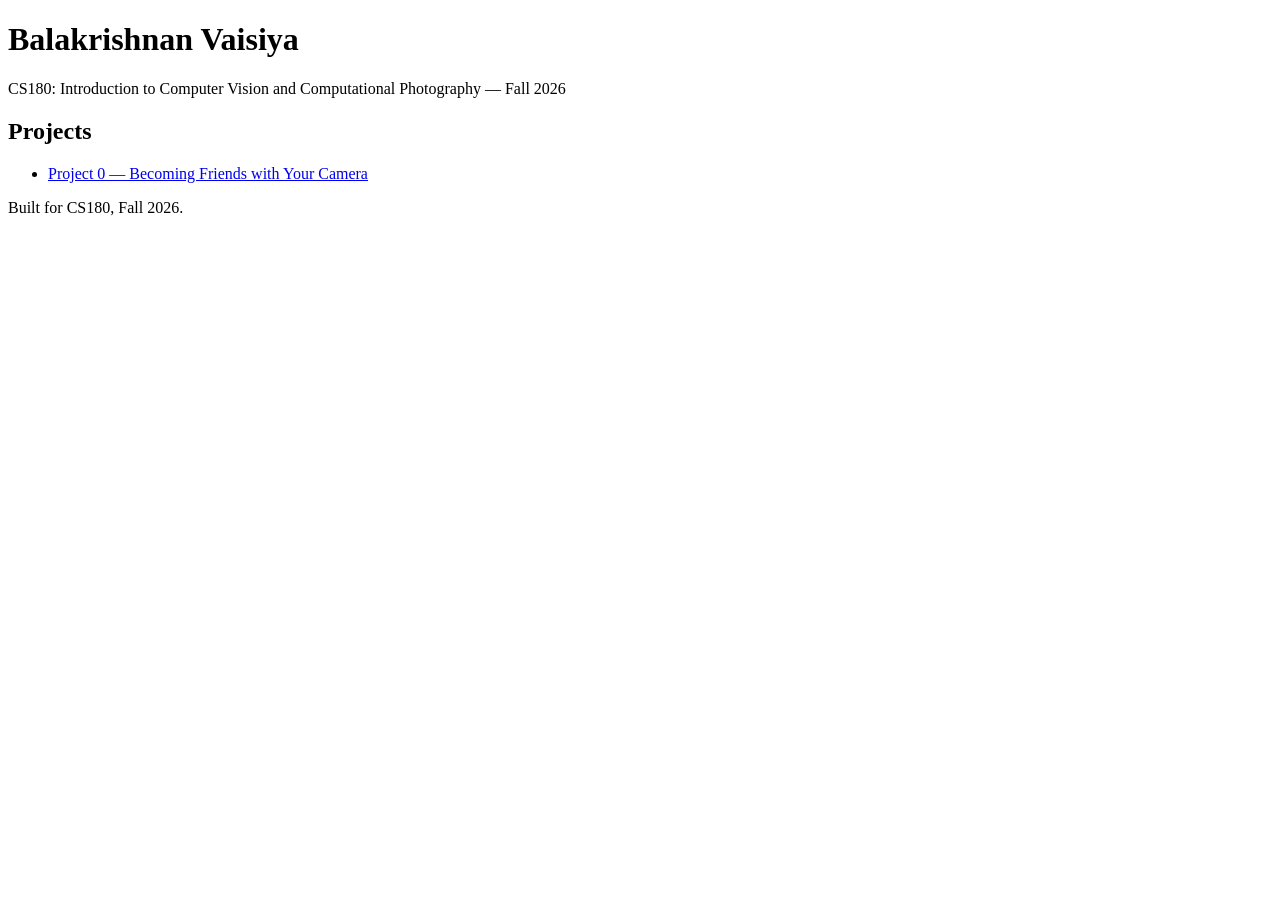
==== index.html @ f4f0190c "add index" ====
<!DOCTYPE html>
<html lang="en">
<head>
<meta charset="UTF-8">
<meta name="viewport" content="width=device-width, initial-scale=1">
<title>CS180 — Balakrishnan Vaisiya</title>
<link rel="stylesheet" href="style.css">
</head>
<body>

<h1>Balakrishnan Vaisiya</h1>
<p class="subtitle">CS180: Introduction to Computer Vision and Computational Photography &mdash; Fall 2026</p>

<h2>Projects</h2>
<ul class="project-list">
  <li><a href="./0/index.html">Project 0 &mdash; Becoming Friends with Your Camera</a></li>
</ul>

<footer>
  Built for CS180, Fall 2026.
</footer>

</body>
</html>
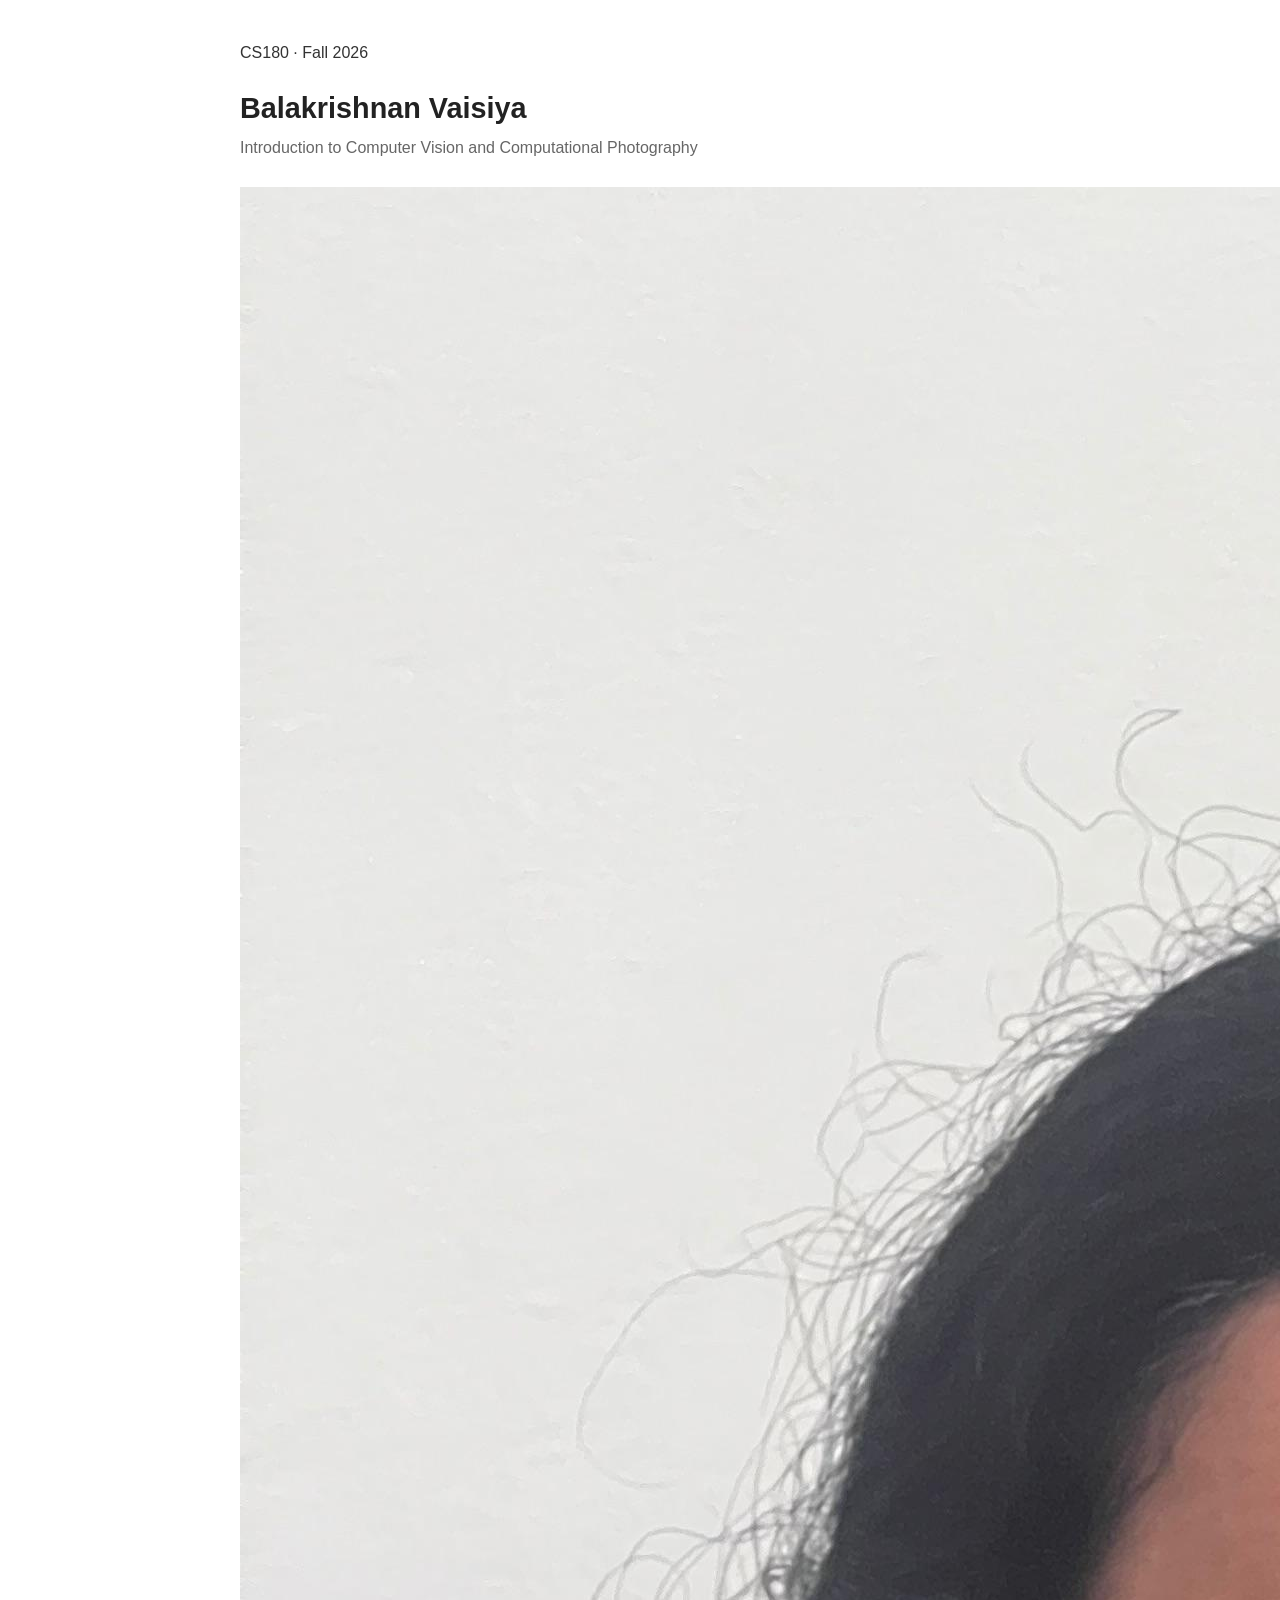
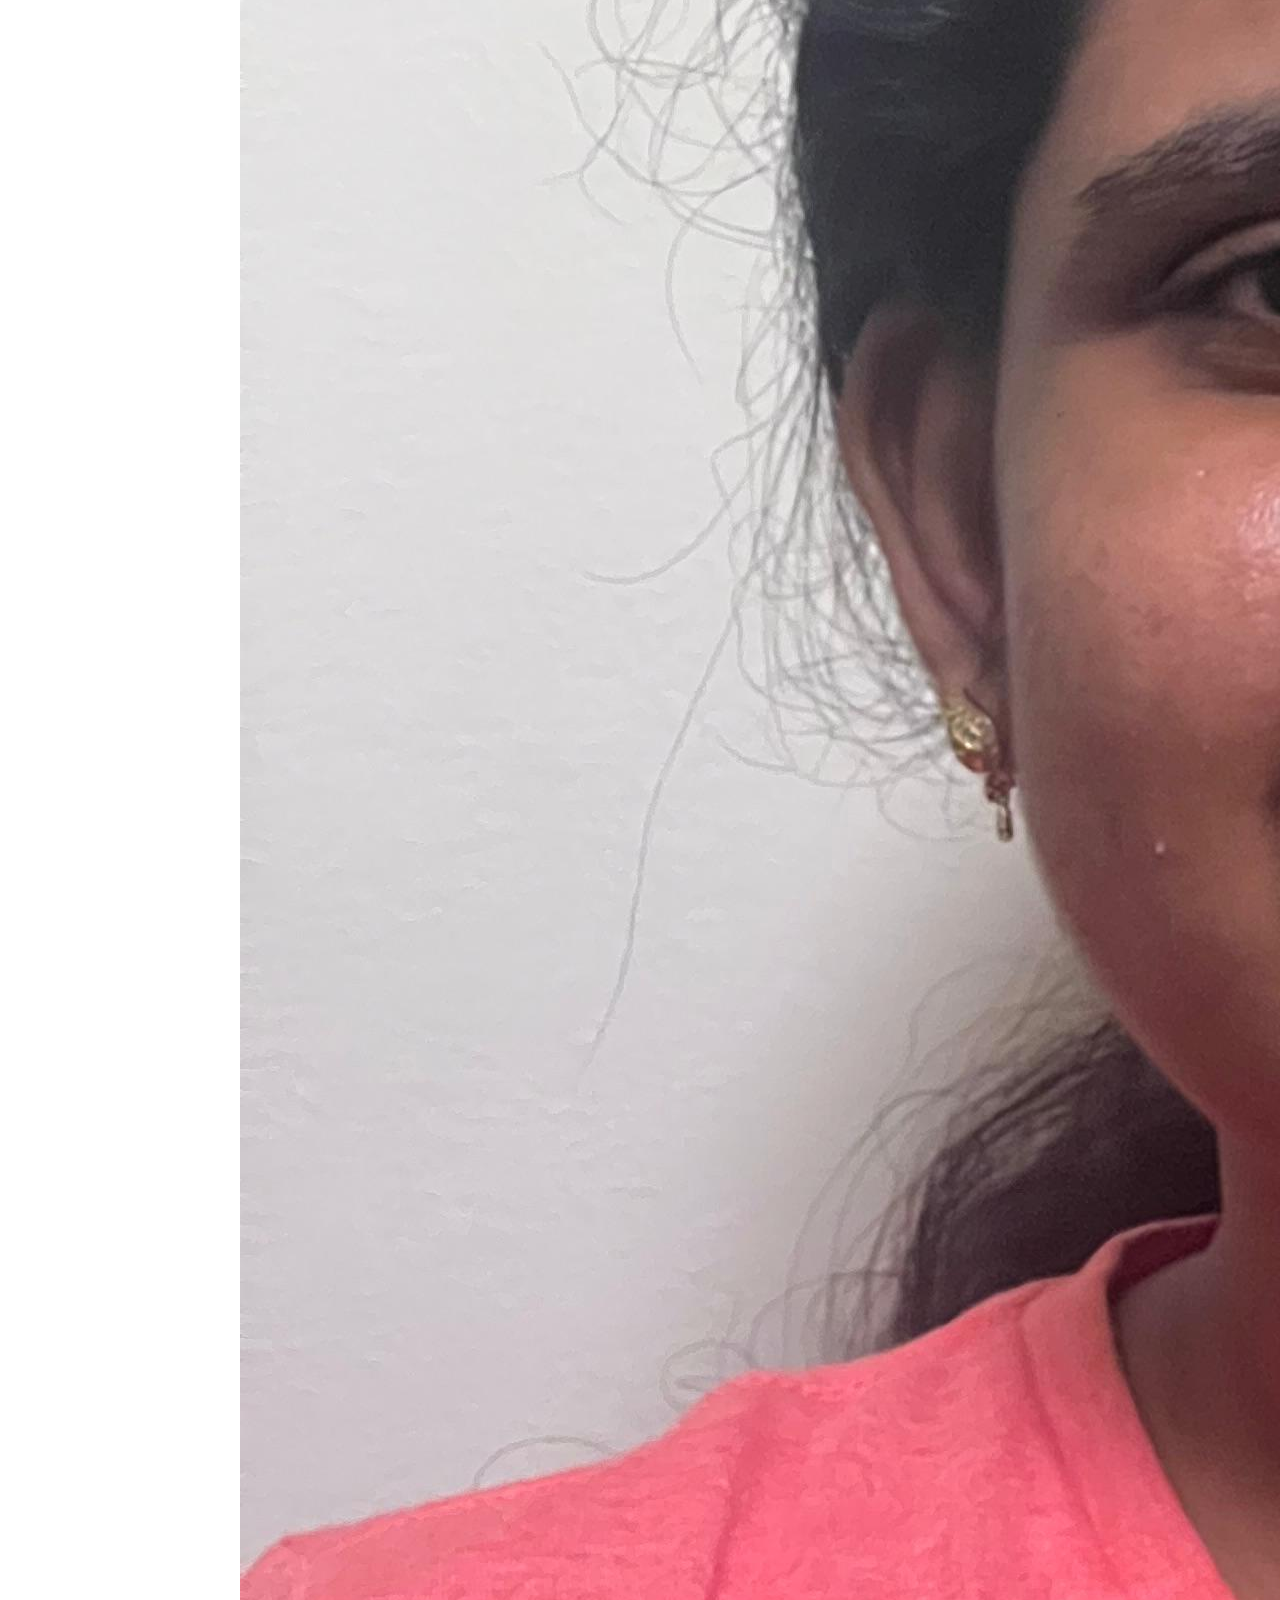
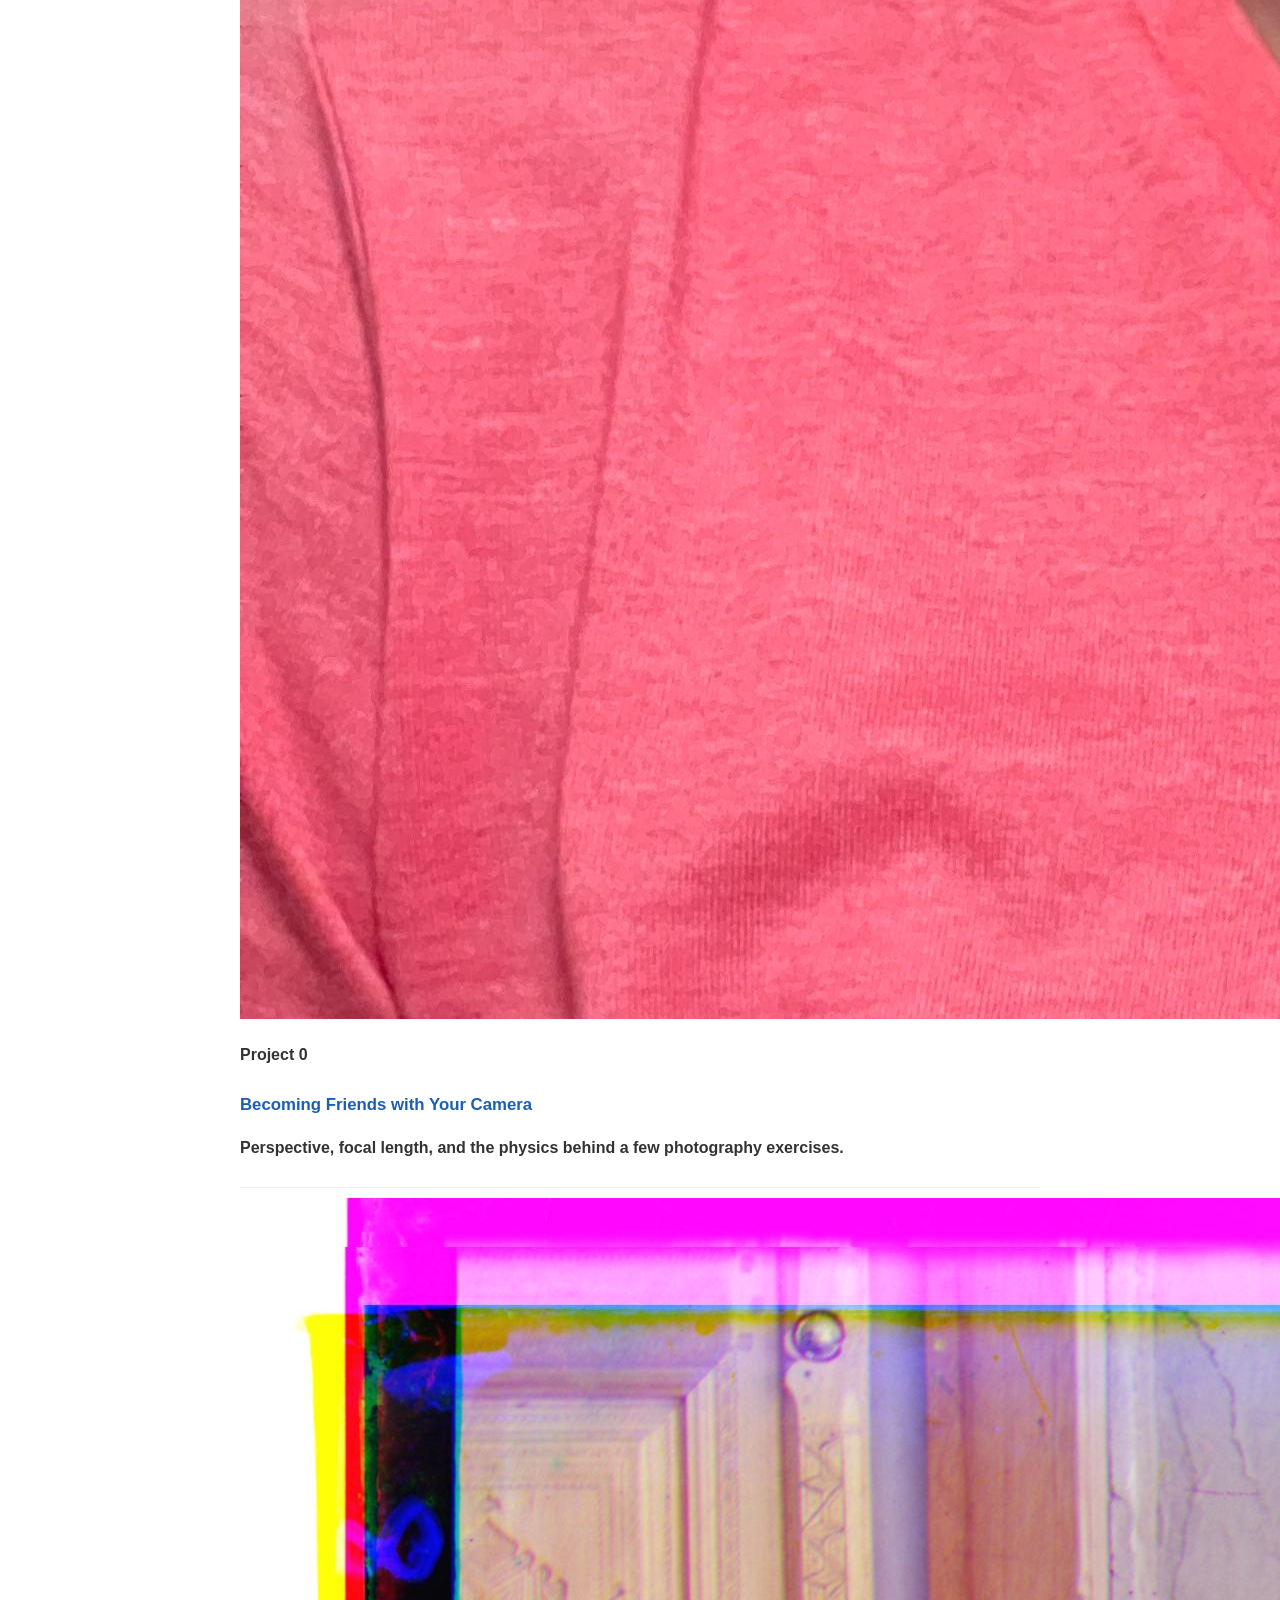
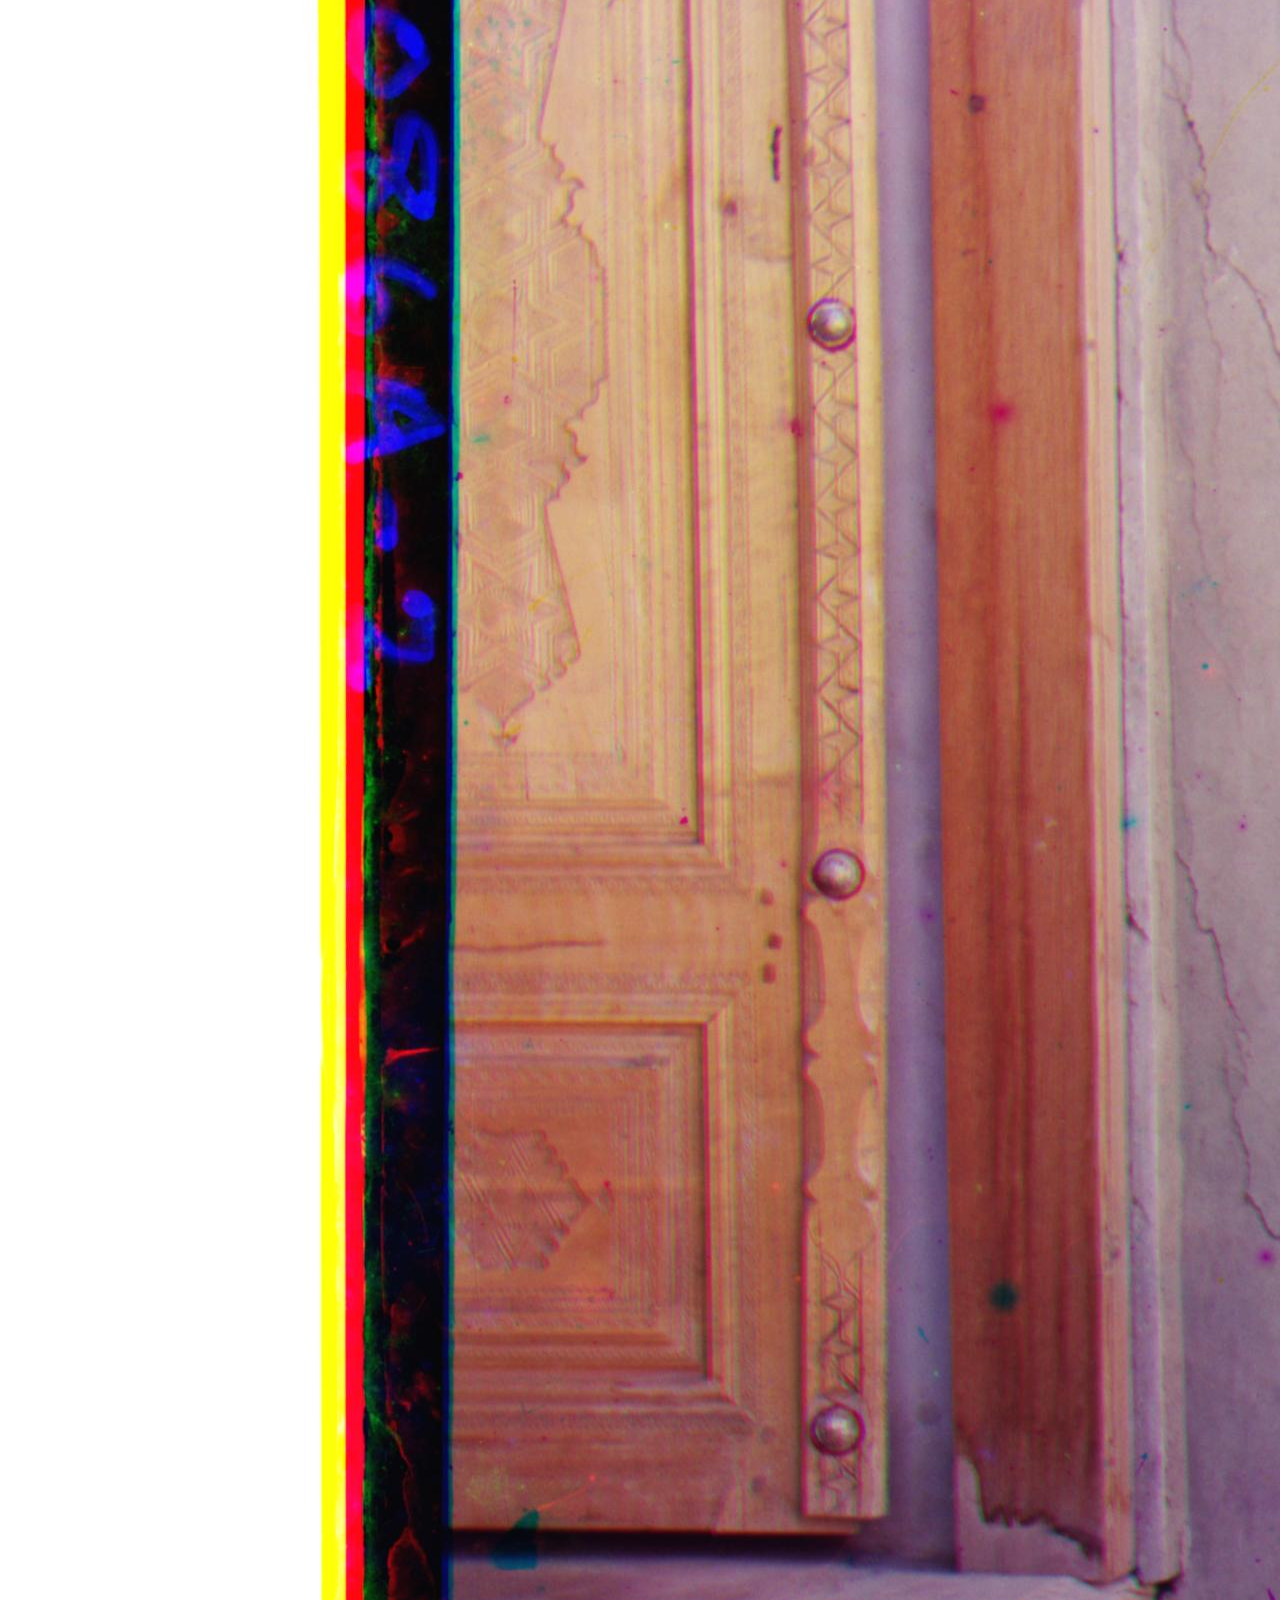
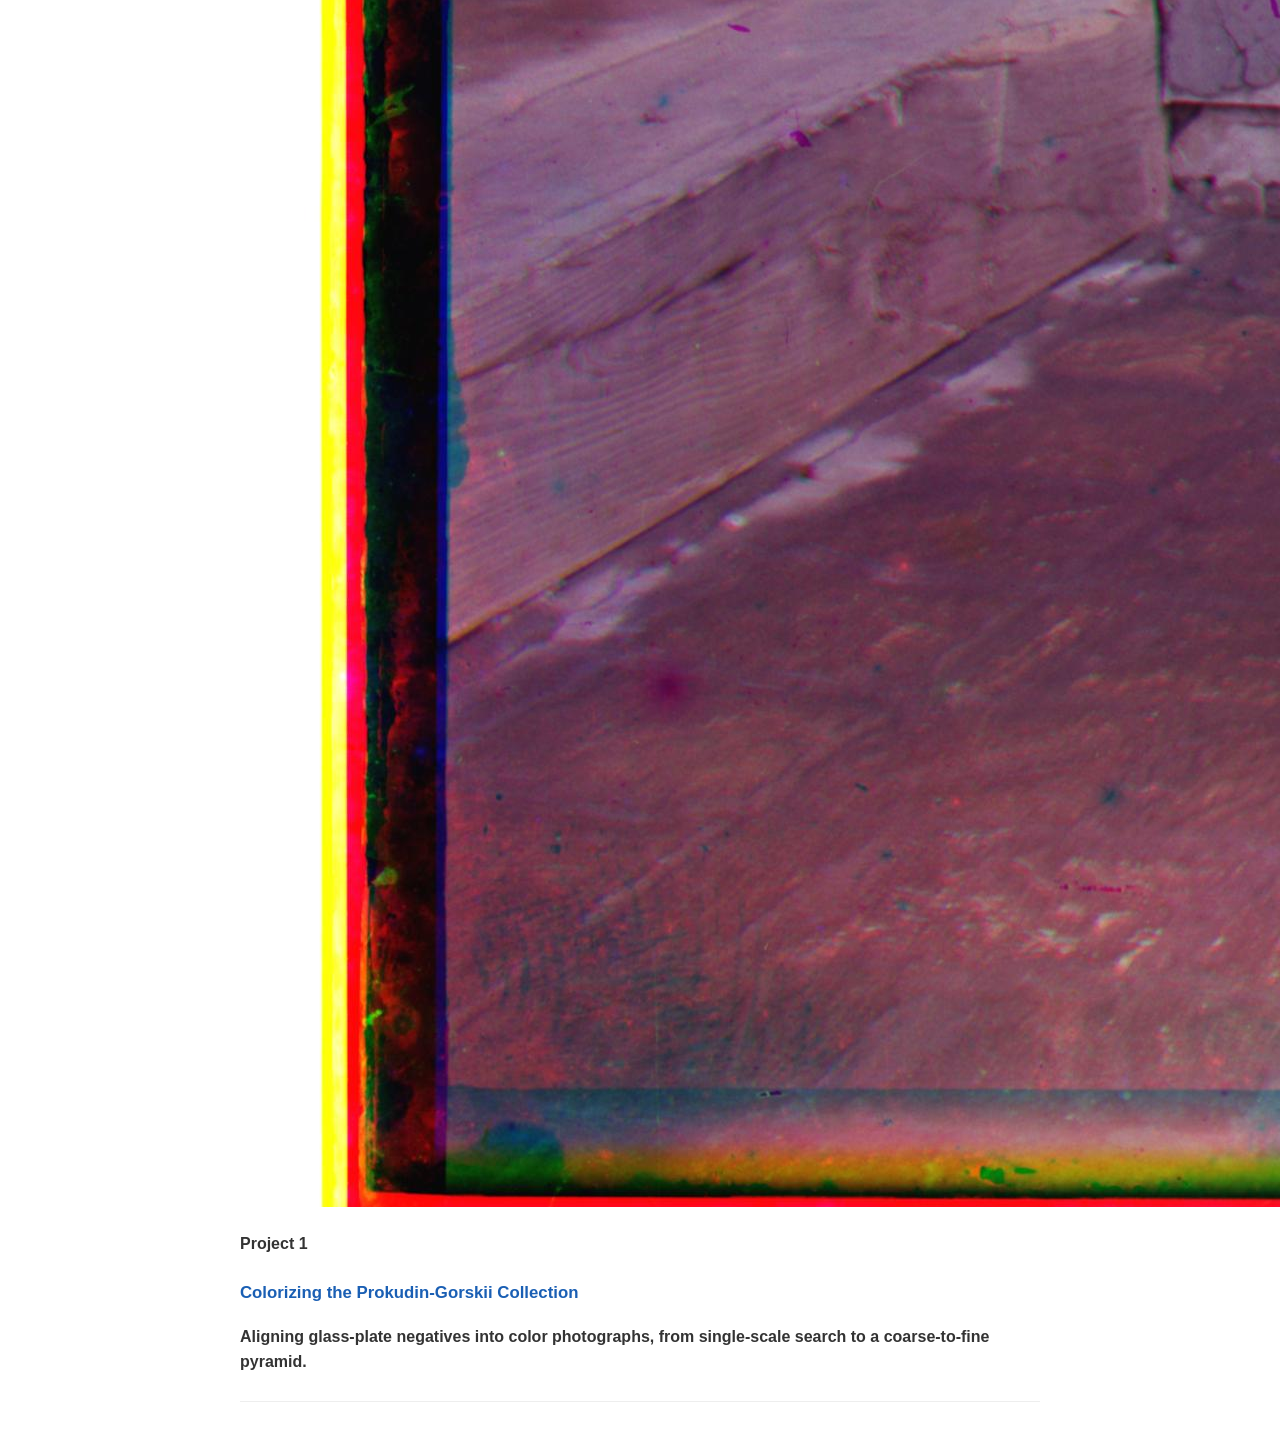
==== commit 58ffdf34: "update home index" ====
--- a/index.html
+++ b/index.html
@@ -4,21 +4,41 @@
 <meta charset="UTF-8">
 <meta name="viewport" content="width=device-width, initial-scale=1">
 <title>CS180 — Balakrishnan Vaisiya</title>
+<link rel="preconnect" href="https://fonts.googleapis.com">
+<link rel="preconnect" href="https://fonts.gstatic.com" crossorigin>
+<link href="https://fonts.googleapis.com/css2?family=Newsreader:ital,opsz,wght@0,6..72,400;0,6..72,500;1,6..72,400&family=Inter:wght@400;500;600&display=swap" rel="stylesheet">
 <link rel="stylesheet" href="style.css">
 </head>
 <body>
 
-<h1>Balakrishnan Vaisiya</h1>
-<p class="subtitle">CS180: Introduction to Computer Vision and Computational Photography &mdash; Fall 2026</p>
+<div class="home-hero">
+  <p class="kicker">CS180 &middot; Fall 2026</p>
+  <h1>Balakrishnan Vaisiya</h1>
+  <p class="subtitle">Introduction to Computer Vision and Computational Photography</p>
+</div>
 
-<h2>Projects</h2>
 <ul class="project-list">
-  <li><a href="./0/index.html">Project 0 &mdash; Becoming Friends with Your Camera</a></li>
+  <li>
+    <a class="project-card" href="./0/index.html">
+      <img class="thumb" src="./0/media/part1_far.jpeg" alt="Self-portrait from Project 0's focal-length exercise">
+      <span class="meta">
+        <p class="kicker">Project 0</p>
+        <h3>Becoming Friends with Your Camera</h3>
+        <p>Perspective, focal length, and the physics behind a few photography exercises.</p>
+      </span>
+    </a>
+  </li>
+  <li>
+    <a class="project-card" href="./1/index.html">
+      <img class="thumb" src="./1/media/emir_gradient.jpg" alt="Restored Prokudin-Gorskii plate of the Emir of Bukhara">
+      <span class="meta">
+        <p class="kicker">Project 1</p>
+        <h3>Colorizing the Prokudin-Gorskii Collection</h3>
+        <p>Aligning glass-plate negatives into color photographs, from single-scale search to a coarse-to-fine pyramid.</p>
+      </span>
+    </a>
+  </li>
 </ul>
-
-<footer>
-  Built for CS180, Fall 2026.
-</footer>
 
 </body>
 </html>
--- a/style.css
+++ b/style.css
@@ -0,0 +1,129 @@
+body {
+  font-family: -apple-system, "Segoe UI", Helvetica, Arial, sans-serif;
+  max-width: 800px;
+  margin: 40px auto;
+  padding: 0 20px;
+  line-height: 1.6;
+  color: #222;
+}
+
+h1 {
+  font-size: 1.8em;
+  margin-bottom: 4px;
+}
+
+h2 {
+  margin-top: 48px;
+  border-bottom: 1px solid #ddd;
+  padding-bottom: 6px;
+}
+
+h3 {
+  margin-top: 24px;
+  font-size: 1.05em;
+}
+
+a {
+  color: #1a5fb4;
+}
+
+p {
+  color: #333;
+}
+
+.subtitle {
+  color: #666;
+  margin-top: 0;
+}
+
+.pair {
+  display: grid;
+  grid-template-columns: 1fr 1fr;
+  gap: 16px;
+  margin: 20px 0;
+}
+
+.pair img {
+  width: 100%;
+}
+
+figure {
+  margin: 0;
+}
+
+figcaption {
+  font-size: 0.9em;
+  color: #666;
+  margin-top: 6px;
+  text-align: center;
+}
+
+.placeholder {
+  background: #f2f2f2;
+  border: 1px dashed #bbb;
+  height: 280px;
+  display: flex;
+  align-items: center;
+  justify-content: center;
+  text-align: center;
+  color: #888;
+  font-size: 0.85em;
+  padding: 10px;
+}
+
+.filmstrip {
+  display: flex;
+  overflow-x: auto;
+  gap: 8px;
+  padding-bottom: 8px;
+}
+
+.filmstrip img {
+  width: 120px;
+  height: auto;
+  flex-shrink: 0;
+  border-radius: 4px;
+}
+
+.gif-box {
+  margin: 20px 0;
+}
+
+.gif-box img {
+  width: 100%;
+}
+
+.project-list {
+  list-style: none;
+  padding: 0;
+  margin-top: 16px;
+}
+
+.project-list li {
+  padding: 10px 0;
+  border-bottom: 1px solid #eee;
+}
+
+.project-list a {
+  font-weight: 600;
+  text-decoration: none;
+}
+
+.project-list a:hover {
+  text-decoration: underline;
+}
+
+footer {
+  margin-top: 60px;
+  padding-top: 16px;
+  border-top: 1px solid #ddd;
+  color: #888;
+  font-size: 0.85em;
+}
+
+@media (max-width: 600px) {
+  .pair,
+  .filmstrip {
+    grid-template-columns: 1fr;
+  }
+}
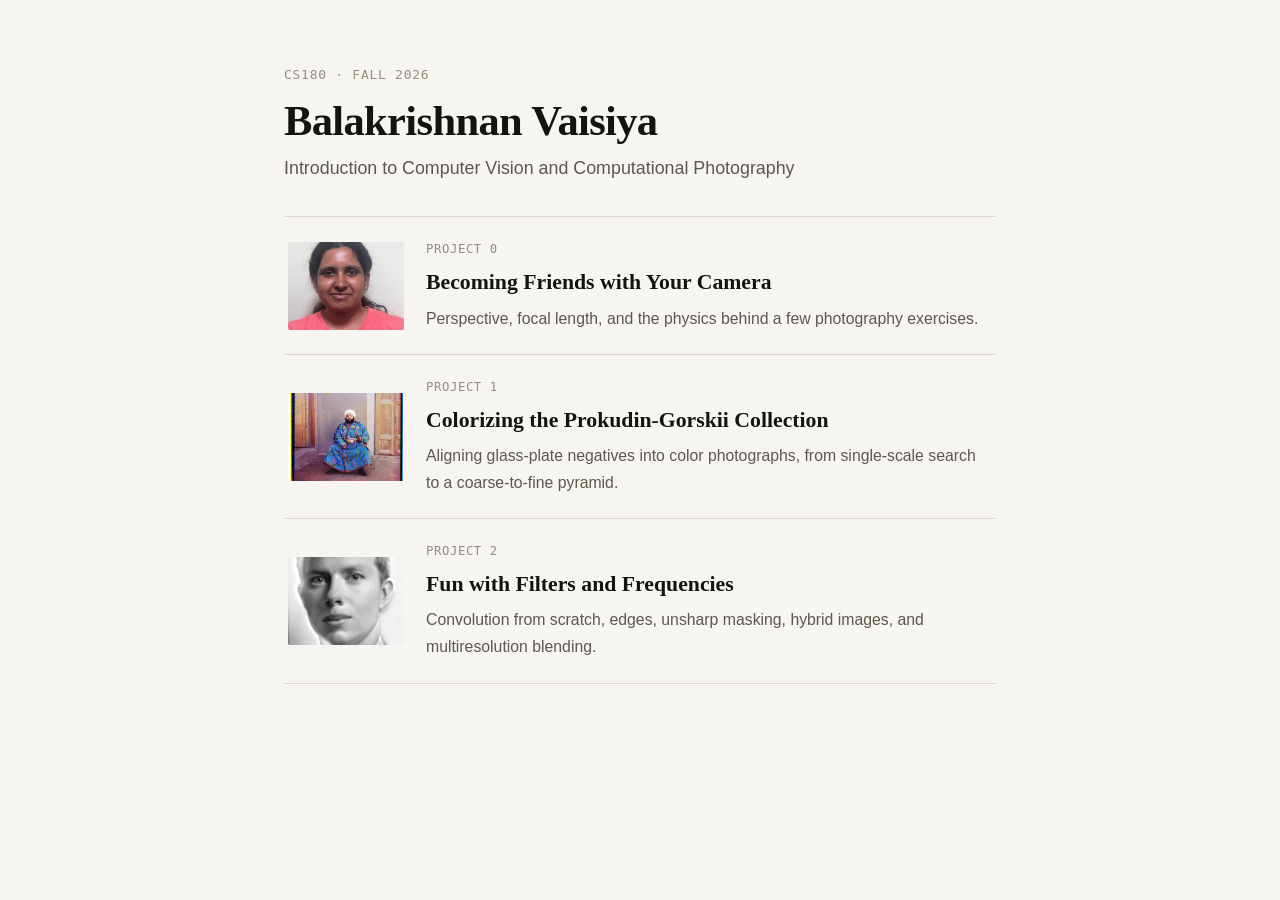
==== commit aae57c59: "update home page" ====
--- a/index.html
+++ b/index.html
@@ -38,6 +38,16 @@
       </span>
     </a>
   </li>
+  <li>
+    <a class="project-card" href="./2/index.html">
+      <img class="thumb" src="./2/media/jimmyscarlett_hybrid.png" alt="Hybrid image of Jimmy Carter and Scarlett Johansson">
+      <span class="meta">
+        <p class="kicker">Project 2</p>
+        <h3>Fun with Filters and Frequencies</h3>
+        <p>Convolution from scratch, edges, unsharp masking, hybrid images, and multiresolution blending.</p>
+      </span>
+    </a>
+  </li>
 </ul>
 
 </body>
--- a/style.css
+++ b/style.css
@@ -1,50 +1,144 @@
+/* ==========================================================================
+   CS180 portfolio — shared styles
+
+   Type system has three distinct voices instead of a single pairing:
+   - Spectral (serif)     : headings, display numerals
+   - Space Mono           : kickers, labels, data (shift values, timings)
+   - Source Sans 3 (sans) : body copy
+
+   Color: neutral paper/ink, plus three accents pulled directly from the
+   subject matter of Project 1 (the red/green/blue exposure channels)
+   rather than a generic "brand" accent — used functionally on shift
+   values and channel labels, not just decoratively.
+   ========================================================================== */
+
+:root {
+  --paper: #f6f5f1;
+  --paper-raised: #ffffff;
+  --ink: #15130f;
+  --ink-soft: #5c584f;
+  --ink-faint: #948e80;
+  --rule: #ddd8cb;
+  --rule-strong: #b9b2a0;
+
+  --chan-r: #a3382b;
+  --chan-g: #3c6e4a;
+  --chan-b: #2f5588;
+
+  --serif: "Spectral", "Iowan Old Style", Georgia, serif;
+  --mono: "Space Mono", "IBM Plex Mono", ui-monospace, monospace;
+  --sans: "Source Sans 3", -apple-system, "Segoe UI", Helvetica, Arial, sans-serif;
+}
+
+* { box-sizing: border-box; }
+
+html {
+  scroll-behavior: smooth;
+}
+
+@media (prefers-reduced-motion: reduce) {
+  html { scroll-behavior: auto; }
+  *, *::before, *::after {
+    animation-duration: 0.001ms !important;
+    transition-duration: 0.001ms !important;
+  }
+}
+
 body {
-  font-family: -apple-system, "Segoe UI", Helvetica, Arial, sans-serif;
-  max-width: 800px;
-  margin: 40px auto;
-  padding: 0 20px;
-  line-height: 1.6;
-  color: #222;
+  font-family: var(--sans);
+  font-size: 17px;
+  max-width: 760px;
+  margin: 0 auto;
+  padding: 64px 24px 40px;
+  line-height: 1.68;
+  color: var(--ink);
+  background: var(--paper);
+  overflow-x: hidden;
 }
 
 h1 {
-  font-size: 1.8em;
-  margin-bottom: 4px;
+  font-family: var(--serif);
+  font-size: 2.5em;
+  font-weight: 600;
+  margin: 2px 0 10px;
+  color: var(--ink);
+  letter-spacing: -0.015em;
+  line-height: 1.1;
 }
 
 h2 {
-  margin-top: 48px;
-  border-bottom: 1px solid #ddd;
-  padding-bottom: 6px;
+  font-family: var(--serif);
+  font-weight: 600;
+  font-size: 1.7em;
+  margin-top: 68px;
+  margin-bottom: 6px;
+  color: var(--ink);
+  letter-spacing: -0.008em;
+}
+
+h2 .num {
+  color: var(--ink-faint);
+  font-family: var(--mono);
+  font-size: 0.62em;
+  vertical-align: middle;
+  margin-right: 6px;
 }
 
 h3 {
-  margin-top: 24px;
+  margin-top: 30px;
   font-size: 1.05em;
+  font-weight: 600;
+  font-family: var(--serif);
+  color: var(--ink);
 }
 
 a {
-  color: #1a5fb4;
+  color: var(--ink);
+  text-decoration-color: var(--rule-strong);
+  text-underline-offset: 2px;
+}
+
+a:hover {
+  color: var(--chan-b);
+  text-decoration-color: currentColor;
 }
 
 p {
-  color: #333;
+  color: var(--ink-soft);
+  max-width: 66ch;
+  font-size: 1em;
+}
+
+code {
+  font-family: var(--mono);
+  font-weight: 400;
+  font-size: 0.86em;
+  color: var(--ink);
+  background: rgba(21, 19, 15, 0.06);
+  padding: 0.08em 0.4em;
+  border-radius: 3px;
 }
 
 .subtitle {
-  color: #666;
+  color: var(--ink-soft);
   margin-top: 0;
+  font-size: 1.05em;
+  font-family: var(--sans);
+  font-weight: 400;
+  max-width: 58ch;
 }
 
 .pair {
   display: grid;
   grid-template-columns: 1fr 1fr;
-  gap: 16px;
-  margin: 20px 0;
+  gap: 14px;
+  margin: 22px 0;
 }
 
 .pair img {
   width: 100%;
+  border-radius: 2px;
+  display: block;
 }
 
 figure {
@@ -52,23 +146,25 @@
 }
 
 figcaption {
-  font-size: 0.9em;
-  color: #666;
-  margin-top: 6px;
+  font-size: 0.86em;
+  color: var(--ink-faint);
+  margin-top: 7px;
   text-align: center;
 }
 
 .placeholder {
-  background: #f2f2f2;
-  border: 1px dashed #bbb;
-  height: 280px;
+  background: var(--paper-raised);
+  border: 1px dashed var(--rule-strong);
+  min-height: 220px;
   display: flex;
   align-items: center;
   justify-content: center;
   text-align: center;
-  color: #888;
-  font-size: 0.85em;
-  padding: 10px;
+  color: var(--ink-faint);
+  font-size: 0.82em;
+  padding: 14px;
+  border-radius: 3px;
+  line-height: 1.5;
 }
 
 .filmstrip {
@@ -82,7 +178,7 @@
   width: 120px;
   height: auto;
   flex-shrink: 0;
-  border-radius: 4px;
+  border-radius: 3px;
 }
 
 .gif-box {
@@ -91,34 +187,15 @@
 
 .gif-box img {
   width: 100%;
-}
-
-.project-list {
-  list-style: none;
-  padding: 0;
-  margin-top: 16px;
-}
-
-.project-list li {
-  padding: 10px 0;
-  border-bottom: 1px solid #eee;
-}
-
-.project-list a {
-  font-weight: 600;
-  text-decoration: none;
-}
-
-.project-list a:hover {
-  text-decoration: underline;
+  border-radius: 3px;
 }
 
 footer {
-  margin-top: 60px;
-  padding-top: 16px;
-  border-top: 1px solid #ddd;
-  color: #888;
-  font-size: 0.85em;
+  margin-top: 72px;
+  padding-top: 18px;
+  border-top: 1px solid var(--rule);
+  color: var(--ink-faint);
+  font-size: 0.84em;
 }
 
 @media (max-width: 600px) {
@@ -126,4 +203,892 @@
   .filmstrip {
     grid-template-columns: 1fr;
   }
-}+}
+
+/* ==========================================================================
+   Home page — project index
+   ========================================================================== */
+
+.home-hero .kicker {
+  font-family: var(--mono);
+  font-size: 0.76em;
+  font-weight: 400;
+  letter-spacing: 0.06em;
+  text-transform: uppercase;
+  color: var(--ink-faint);
+  margin: 0 0 12px;
+}
+
+.project-list {
+  list-style: none;
+  padding: 0;
+  margin: 32px 0 0;
+  display: flex;
+  flex-direction: column;
+}
+
+.project-card {
+  display: grid;
+  grid-template-columns: 116px 1fr;
+  gap: 22px;
+  align-items: center;
+  padding: 22px 4px;
+  text-decoration: none;
+  border-top: 1px solid var(--rule);
+  transition: opacity 0.2s ease;
+}
+
+.project-list li:last-child .project-card {
+  border-bottom: 1px solid var(--rule);
+}
+
+.project-card:hover {
+  opacity: 0.72;
+}
+
+.project-card .thumb,
+.project-card .thumb-placeholder {
+  width: 116px;
+  height: 88px;
+  object-fit: cover;
+  border-radius: 2px;
+}
+
+.project-card .thumb-placeholder {
+  border: 1px dashed var(--rule-strong);
+  display: flex;
+  align-items: center;
+  justify-content: center;
+  color: var(--ink-faint);
+  font-size: 0.72em;
+  text-align: center;
+  background: var(--paper-raised);
+}
+
+.project-card .meta {
+  min-width: 0;
+}
+
+.project-card .kicker {
+  font-family: var(--mono);
+  font-size: 0.72em;
+  letter-spacing: 0.05em;
+  text-transform: uppercase;
+  color: var(--ink-faint);
+  font-weight: 400;
+  margin: 0 0 4px;
+}
+
+.project-card h3 {
+  margin: 0 0 5px;
+  font-family: var(--serif);
+  font-weight: 600;
+  font-size: 1.28em;
+  color: var(--ink);
+}
+
+.project-card p {
+  margin: 0;
+  font-size: 0.93em;
+  color: var(--ink-soft);
+}
+
+@media (max-width: 560px) {
+  .project-card { grid-template-columns: 76px 1fr; gap: 16px; }
+  .project-card .thumb, .project-card .thumb-placeholder { width: 76px; height: 60px; }
+}
+
+/* ==========================================================================
+   Project 1 — glass-plate archive theme
+   ========================================================================== */
+
+.proj1-wide {
+  max-width: 980px;
+}
+
+.kicker-line {
+  font-family: var(--mono);
+  font-size: 0.76em;
+  font-weight: 400;
+  letter-spacing: 0.06em;
+  text-transform: uppercase;
+  color: var(--ink-faint);
+  margin: 0 0 14px;
+}
+
+/* fixed reading-progress bar */
+.scroll-progress {
+  position: fixed;
+  top: 0;
+  left: 0;
+  width: 100%;
+  height: 3px;
+  background: transparent;
+  z-index: 50;
+}
+
+.scroll-progress span {
+  display: block;
+  height: 100%;
+  width: 0%;
+  background: linear-gradient(90deg, var(--chan-b), var(--chan-g), var(--chan-r));
+  transition: width 0.05s linear;
+}
+
+/* section nav */
+.section-nav {
+  display: flex;
+  flex-wrap: wrap;
+  gap: 2px 0;
+  margin: 28px 0 4px;
+  padding: 12px 0;
+  border-top: 1px solid var(--rule);
+  border-bottom: 1px solid var(--rule);
+  font-size: 0.82em;
+  font-family: var(--mono);
+}
+
+.section-nav a {
+  color: var(--ink-soft);
+  text-decoration: none;
+  padding: 4px 16px;
+  border-right: 1px solid var(--rule);
+}
+
+.section-nav a:first-child { padding-left: 0; }
+.section-nav a:last-child { border-right: none; }
+
+.section-nav a:hover {
+  color: var(--ink);
+}
+
+/* hero before/after slider */
+.hero-slider {
+  position: relative;
+  width: 100%;
+  max-width: 480px;
+  aspect-ratio: 4 / 3.35;
+  margin: 26px auto 10px;
+  overflow: hidden;
+  border: 1px solid var(--rule-strong);
+  cursor: ew-resize;
+  user-select: none;
+  background: var(--paper-raised);
+}
+
+.hero-slider img {
+  position: absolute;
+  inset: 0;
+  width: 100%;
+  height: 100%;
+  object-fit: cover;
+  display: block;
+  pointer-events: none;
+}
+
+.hero-slider .after-layer {
+  clip-path: inset(0 0 0 50%);
+}
+
+.hero-slider .divider {
+  position: absolute;
+  top: 0;
+  bottom: 0;
+  left: 50%;
+  width: 1px;
+  background: rgba(255,255,255,0.9);
+  box-shadow: 0 0 0 1px rgba(0,0,0,0.2);
+  transform: translateX(-0.5px);
+}
+
+.hero-slider .handle {
+  position: absolute;
+  top: 50%;
+  left: 50%;
+  width: 30px;
+  height: 30px;
+  background: #fff;
+  border: 1px solid rgba(0,0,0,0.15);
+  border-radius: 50%;
+  transform: translate(-50%, -50%);
+  display: flex;
+  align-items: center;
+  justify-content: center;
+  font-size: 12px;
+  color: var(--ink);
+  pointer-events: none;
+  box-shadow: 0 2px 8px rgba(0,0,0,0.15);
+}
+
+.hero-slider .tag {
+  position: absolute;
+  bottom: 8px;
+  font-family: var(--mono);
+  font-size: 0.64em;
+  letter-spacing: 0.03em;
+  text-transform: uppercase;
+  color: #fff;
+  background: rgba(21, 19, 15, 0.6);
+  padding: 3px 8px;
+  border-radius: 2px;
+}
+
+.hero-slider .tag.tag-left { left: 8px; }
+.hero-slider .tag.tag-right { right: 8px; }
+
+.hero-caption {
+  text-align: center;
+  font-size: 0.84em;
+  color: var(--ink-faint);
+  margin-top: 8px;
+}
+
+/* the plate grid — flat, no skeuomorphic corkboard */
+.board {
+  display: grid;
+  grid-template-columns: repeat(auto-fill, minmax(200px, 1fr));
+  gap: 30px 22px;
+  margin: 30px 0 10px;
+}
+
+.plate {
+  transition: transform 0.2s ease;
+}
+
+.plate:hover {
+  transform: translateY(-2px);
+}
+
+.plate .frame {
+  overflow: hidden;
+  border-radius: 2px;
+  background: var(--rule);
+  aspect-ratio: 6 / 5;
+  border: 1px solid var(--rule);
+}
+
+.plate img {
+  width: 100%;
+  height: 100%;
+  object-fit: cover;
+  display: block;
+  filter: grayscale(100%) contrast(0.95) brightness(1.05);
+  opacity: 0.5;
+  transition: filter 1.1s ease, opacity 1.1s ease;
+}
+
+.plate.developed img {
+  filter: grayscale(0%) contrast(1) brightness(1);
+  opacity: 1;
+}
+
+.plate .cap {
+  display: flex;
+  justify-content: space-between;
+  align-items: baseline;
+  gap: 8px;
+  margin-top: 10px;
+}
+
+.plate .cap-name {
+  font-size: 0.92em;
+  font-weight: 600;
+  font-family: var(--serif);
+  color: var(--ink);
+  text-transform: capitalize;
+}
+
+.plate .cap-no {
+  font-family: var(--mono);
+  font-size: 0.72em;
+  color: var(--ink-faint);
+  white-space: nowrap;
+}
+
+.plate .shifts {
+  font-family: var(--mono);
+  font-size: 0.76em;
+  color: var(--ink-faint);
+  margin-top: 4px;
+}
+
+.plate .shifts .g { color: var(--chan-g); }
+.plate .shifts .r { color: var(--chan-r); }
+
+.plate.flagged .frame {
+  border-color: var(--chan-r);
+}
+
+.plate.flagged .cap-name::after {
+  content: " — flagged";
+  font-family: var(--sans);
+  font-weight: 400;
+  font-size: 0.78em;
+  color: var(--chan-r);
+}
+
+/* ledger-style data table */
+.ledger {
+  width: 100%;
+  border-collapse: collapse;
+  margin: 20px 0 10px;
+  font-size: 0.85em;
+  font-family: var(--mono);
+}
+
+.ledger caption {
+  text-align: left;
+  font-family: var(--sans);
+  font-size: 0.82em;
+  color: var(--ink-faint);
+  margin-bottom: 8px;
+}
+
+.ledger th {
+  text-align: left;
+  font-weight: 700;
+  font-size: 0.82em;
+  letter-spacing: 0.01em;
+  color: var(--ink-faint);
+  border-bottom: 1px solid var(--ink);
+  padding: 8px 10px;
+  white-space: nowrap;
+}
+
+.ledger td {
+  padding: 8px 10px;
+  border-bottom: 1px solid var(--rule);
+  white-space: nowrap;
+}
+
+.ledger td.name {
+  font-weight: 600;
+  font-family: var(--sans);
+  text-transform: capitalize;
+}
+
+.ledger tr.flag td {
+  color: var(--chan-r);
+}
+
+/* before/after comparison (bells & whistles, failure case) */
+.compare {
+  display: grid;
+  grid-template-columns: 1fr 1fr;
+  gap: 20px;
+  margin: 22px 0;
+}
+
+.compare figure {
+  border: 1px solid var(--rule);
+}
+
+.compare img {
+  width: 100%;
+  display: block;
+}
+
+.compare figcaption {
+  padding: 10px 12px 12px;
+  color: var(--ink);
+  font-family: var(--sans);
+  font-size: 0.85em;
+  text-align: left;
+  margin: 0;
+}
+
+.compare figcaption .shift {
+  display: block;
+  font-family: var(--mono);
+  font-size: 0.82em;
+  color: var(--ink-faint);
+  margin-top: 4px;
+}
+
+@media (max-width: 620px) {
+  .compare { grid-template-columns: 1fr; }
+}
+
+/* channel strip — three real exposures shown side by side */
+.channel-strip {
+  margin: 22px 0;
+}
+
+.channel-strip-row {
+  display: flex;
+  gap: 10px;
+}
+
+.channel-shot {
+  flex: 1;
+  min-width: 0;
+  margin: 0;
+}
+
+.channel-shot img {
+  width: 100%;
+  display: block;
+  border: 1px solid var(--rule);
+  border-radius: 2px;
+}
+
+.channel-shot figcaption {
+  font-family: var(--mono);
+  font-weight: 700;
+  font-size: 0.8em;
+  margin-top: 6px;
+  text-align: center;
+}
+
+.channel-shot.chan-b figcaption { color: var(--chan-b); }
+.channel-shot.chan-g figcaption { color: var(--chan-g); }
+.channel-shot.chan-r figcaption { color: var(--chan-r); }
+
+.channel-strip-caption {
+  text-align: left;
+  font-size: 0.86em;
+  color: var(--ink-faint);
+  margin-top: 10px;
+}
+
+@media (max-width: 560px) {
+  .channel-strip-row { flex-direction: column; }
+}
+
+/* evidence figure (e.g. border-trim sweep) */
+.evidence-figure {
+  margin: 22px 0;
+}
+
+.evidence-figure .image-frame {
+  border: 1px solid var(--rule);
+  overflow: hidden;
+}
+
+.evidence-figure img {
+  width: 100%;
+  display: block;
+}
+
+.evidence-figure figcaption {
+  text-align: left;
+  margin-top: 8px;
+}
+
+/* pull quote / explanation callout */
+.note {
+  border-left: 2px solid var(--ink);
+  padding: 4px 0 4px 16px;
+  margin: 20px 0;
+  font-size: 0.92em;
+  color: var(--ink-soft);
+}
+
+.note strong {
+  color: var(--ink);
+}
+
+/* math */
+.formula {
+  margin: 18px 0;
+  padding: 4px 0 4px 16px;
+  border-left: 2px solid var(--rule-strong);
+  overflow-x: auto;
+}
+
+.formula-label {
+  font-family: var(--mono);
+  font-size: 0.76em;
+  letter-spacing: 0.04em;
+  text-transform: uppercase;
+  color: var(--ink-faint);
+  margin: 22px 0 2px;
+}
+
+.math {
+  font-family: var(--serif);
+  font-style: italic;
+}
+
+/* ==========================================================================
+   Scroll reveal — alternating slide-in-from-the-side
+   ========================================================================== */
+
+.reveal {
+  opacity: 0;
+  transform: translateX(-28px);
+  transition: opacity 0.7s cubic-bezier(0.2, 0.6, 0.2, 1),
+              transform 0.7s cubic-bezier(0.2, 0.6, 0.2, 1);
+}
+
+.reveal.from-right {
+  transform: translateX(28px);
+}
+
+.reveal.visible {
+  opacity: 1;
+  transform: translateX(0);
+}
+
+.back-link {
+  display: inline-block;
+  margin-top: 4px;
+  font-family: var(--mono);
+  font-size: 0.82em;
+  color: var(--ink-faint);
+}
+
+/* ==========================================================================
+   Project 1 — final layout / typography normalization
+   ========================================================================== */
+
+/* The project page is intentionally wider than the site's default pages. */
+body.proj1-wide {
+  width: min(1080px, calc(100% - 48px));
+  max-width: none;
+  margin-inline: auto;
+  padding: 64px 0 40px;
+  box-sizing: border-box;
+}
+
+/* Keep the hero visually centered. */
+body.proj1-wide > .back-link {
+  display: block;
+  width: fit-content;
+  margin: 4px auto 0;
+  text-align: center;
+}
+
+body.proj1-wide > .kicker-line,
+body.proj1-wide > h1,
+body.proj1-wide > .subtitle {
+  width: min(100%, 900px);
+  margin-inline: auto;
+  text-align: center;
+}
+
+body.proj1-wide > .kicker-line {
+  margin-top: 20px;
+  margin-bottom: 8px;
+}
+
+body.proj1-wide > h1 {
+  margin-top: 2px;
+  margin-bottom: 12px;
+}
+
+body.proj1-wide > .subtitle {
+  max-width: 70ch;
+  margin-bottom: 0;
+}
+
+/* The navigation is a single centered unit rather than a left-offset flex row. */
+body.proj1-wide .section-nav {
+  width: 100%;
+  justify-content: center;
+  align-items: center;
+  text-align: center;
+}
+
+body.proj1-wide .section-nav a:first-child,
+body.proj1-wide .section-nav a:last-child {
+  padding-left: 16px;
+  padding-right: 16px;
+}
+
+/* Section headings share one centered column and one alignment. */
+body.proj1-wide > h2 {
+  width: min(100%, 900px);
+  margin-inline: auto;
+  text-align: center;
+}
+
+/* Body copy always occupies the same readable column. The text itself remains
+   left-aligned so paragraphs do not develop awkward ragged centering. */
+body.proj1-wide .reveal > p,
+body.proj1-wide .reveal > ol,
+body.proj1-wide .reveal > h3 {
+  width: min(100%, 760px);
+  max-width: 760px;
+  margin-left: auto;
+  margin-right: auto;
+}
+
+body.proj1-wide .reveal > p {
+  text-align: left;
+}
+
+body.proj1-wide .reveal > ol {
+  padding-left: 1.5rem;
+  text-align: left;
+}
+
+body.proj1-wide .reveal > h3 {
+  text-align: left;
+}
+
+/* Captions and small explanatory labels use a common centered text column. */
+body.proj1-wide .hero-caption,
+body.proj1-wide .channel-strip-caption,
+body.proj1-wide .evidence-figure figcaption {
+  width: min(100%, 760px);
+  max-width: 760px;
+  margin-left: auto;
+  margin-right: auto;
+  text-align: center;
+}
+
+/* Visual groups are centered independently of the narrower prose column. */
+body.proj1-wide .pair,
+body.proj1-wide .channel-strip,
+body.proj1-wide .evidence-figure,
+body.proj1-wide .compare,
+body.proj1-wide .board {
+  width: 100%;
+  margin-left: auto;
+  margin-right: auto;
+}
+
+/* Keep formulas centered as blocks while preserving readable left alignment inside. */
+body.proj1-wide .formula-label,
+body.proj1-wide .formula {
+  width: min(100%, 760px);
+  max-width: 760px;
+  margin-left: auto;
+  margin-right: auto;
+}
+
+body.proj1-wide .formula-label {
+  text-align: left;
+}
+
+/* Tables are centered, with their internal columns consistently left-aligned. */
+body.proj1-wide .ledger {
+  width: min(100%, 900px);
+  margin-left: auto;
+  margin-right: auto;
+}
+
+body.proj1-wide .ledger caption {
+  text-align: center;
+}
+
+body.proj1-wide footer {
+  text-align: center;
+}
+
+body.proj1-wide footer .back-link {
+  margin-left: auto;
+  margin-right: auto;
+}
+
+@media (max-width: 700px) {
+  body.proj1-wide {
+    width: min(100% - 32px, 1080px);
+    padding-top: 44px;
+  }
+
+  body.proj1-wide > h1 {
+    font-size: 2.15em;
+  }
+
+  body.proj1-wide > h2 {
+    font-size: 1.5em;
+  }
+
+  body.proj1-wide .section-nav {
+    justify-content: center;
+  }
+
+  body.proj1-wide .section-nav a {
+    padding-left: 10px;
+    padding-right: 10px;
+  }
+}
+
+@media (max-width: 560px) {
+  body.proj1-wide {
+    width: min(100% - 24px, 1080px);
+  }
+
+  body.proj1-wide > h1 {
+    font-size: 1.9em;
+  }
+
+  body.proj1-wide > .subtitle {
+    font-size: 1em;
+  }
+}
+
+/* ==========================================================================
+   Project 2 — filters & frequencies
+   ========================================================================== */
+
+/* part divider ("Part 1", "Part 2") that sits above a run of sections */
+.part-label {
+  font-family: var(--mono);
+  font-size: 0.76em;
+  letter-spacing: 0.06em;
+  text-transform: uppercase;
+  color: var(--ink-faint);
+  margin: 72px auto 0;
+  text-align: center;
+  max-width: none;
+}
+
+.part-label + h2 {
+  margin-top: 8px;
+}
+
+/* code */
+pre {
+  margin: 18px 0;
+  padding: 14px 16px;
+  background: var(--paper-raised);
+  border: 1px solid var(--rule);
+  border-radius: 3px;
+  overflow-x: auto;
+  font-size: 0.8em;
+  line-height: 1.55;
+}
+
+pre code {
+  background: none;
+  padding: 0;
+  border-radius: 0;
+  font-size: 1em;
+  color: var(--ink);
+}
+
+details.code {
+  margin: 18px 0;
+  border: 1px solid var(--rule);
+  border-radius: 3px;
+  background: var(--paper-raised);
+}
+
+details.code > summary {
+  cursor: pointer;
+  padding: 10px 16px;
+  font-family: var(--mono);
+  font-size: 0.78em;
+  color: var(--ink-soft);
+  list-style-position: inside;
+}
+
+details.code > summary:hover {
+  color: var(--ink);
+}
+
+details.code[open] > summary {
+  border-bottom: 1px solid var(--rule);
+}
+
+details.code pre {
+  margin: 0;
+  border: none;
+  border-radius: 0;
+}
+
+/* three images in a row */
+.trio {
+  display: grid;
+  grid-template-columns: repeat(3, 1fr);
+  gap: 14px;
+  margin: 22px 0;
+}
+
+.trio img {
+  width: 100%;
+  display: block;
+  border: 1px solid var(--rule);
+  border-radius: 2px;
+}
+
+@media (max-width: 700px) {
+  .trio { grid-template-columns: 1fr; }
+}
+
+/* framed images inside a .pair / .trio should get the same hairline as evidence figures */
+.pair img {
+  border: 1px solid var(--rule);
+}
+
+/* small parameter line, e.g. "sigma = 2 · kernel 13×13 · t = 0.15" */
+.params {
+  font-family: var(--mono);
+  font-size: 0.78em;
+  color: var(--ink-soft);
+  margin: 14px 0 4px;
+}
+
+.chip {
+  display: inline-block;
+  font-family: var(--mono);
+  font-size: 0.74em;
+  padding: 1px 8px;
+  border-radius: 2px;
+  border: 1px solid currentColor;
+  white-space: nowrap;
+}
+
+.chip-low  { color: var(--chan-b); }
+.chip-high { color: var(--chan-r); }
+
+/* numeric table columns */
+.ledger td.n,
+.ledger th.n {
+  text-align: right;
+}
+
+/* wide blocks that sit inside .reveal wrappers share the prose column */
+body.proj1-wide .reveal > pre,
+body.proj1-wide .reveal > details.code,
+body.proj1-wide .reveal > .note,
+body.proj1-wide .reveal > .params {
+  width: min(100%, 760px);
+  margin-left: auto;
+  margin-right: auto;
+}
+
+/* keep figure captions on one readable column when they follow a full-width image */
+body.proj1-wide .pair figcaption,
+body.proj1-wide .trio figcaption {
+  text-align: center;
+}
+
+/* honest-limitations aside: same look as .note, but muted rule colour */
+.note.caveat {
+  border-left-color: var(--chan-r);
+}
+
+/* single-panel figures shouldn't stretch to the full wide column */
+.evidence-figure.narrow { max-width: 520px; margin-left: auto; margin-right: auto; }
+.evidence-figure.medium { max-width: 760px; margin-left: auto; margin-right: auto; }
+
+/* figures link to the full-resolution file */
+.image-frame a,
+.pair figure > a,
+.trio figure > a {
+  display: block;
+  cursor: zoom-in;
+}
+
+/* sub-headings that sit directly under a section, in the same 760px column as the prose */
+body.proj2 > h3 {
+  width: min(100%, 760px);
+  margin: 36px auto 0;
+  text-align: left;
+}
+
+/* wide tables scroll sideways on narrow screens instead of being cut off */
+.table-scroll {
+  width: min(100%, 900px);
+  margin: 20px auto 10px;
+  overflow-x: auto;
+}
+
+.table-scroll .ledger {
+  width: 100%;
+  margin: 0;
+}
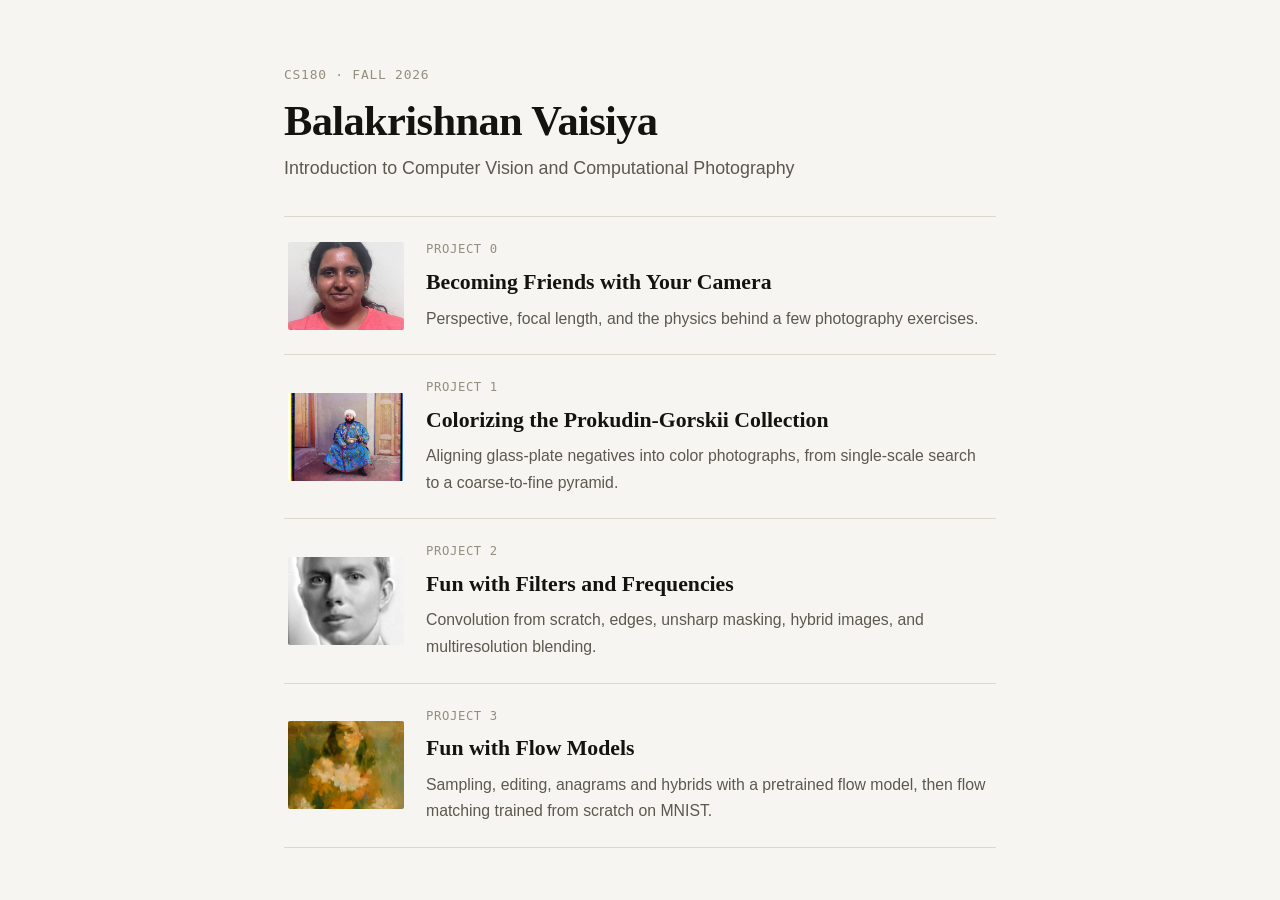
==== commit 0f2f2987: "update home page for proj 3" ====
--- a/index.html
+++ b/index.html
@@ -48,6 +48,16 @@
       </span>
     </a>
   </li>
+  <li>
+    <a class="project-card" href="./3/index.html">
+      <img class="thumb" src="./3/media/thumb.png" alt="Anagram of an oil painting of a vase of flowers and a woman in a dress">
+      <span class="meta">
+        <p class="kicker">Project 3</p>
+        <h3>Fun with Flow Models</h3>
+        <p>Sampling, editing, anagrams and hybrids with a pretrained flow model, then flow matching trained from scratch on MNIST.</p>
+      </span>
+    </a>
+  </li>
 </ul>
 
 </body>
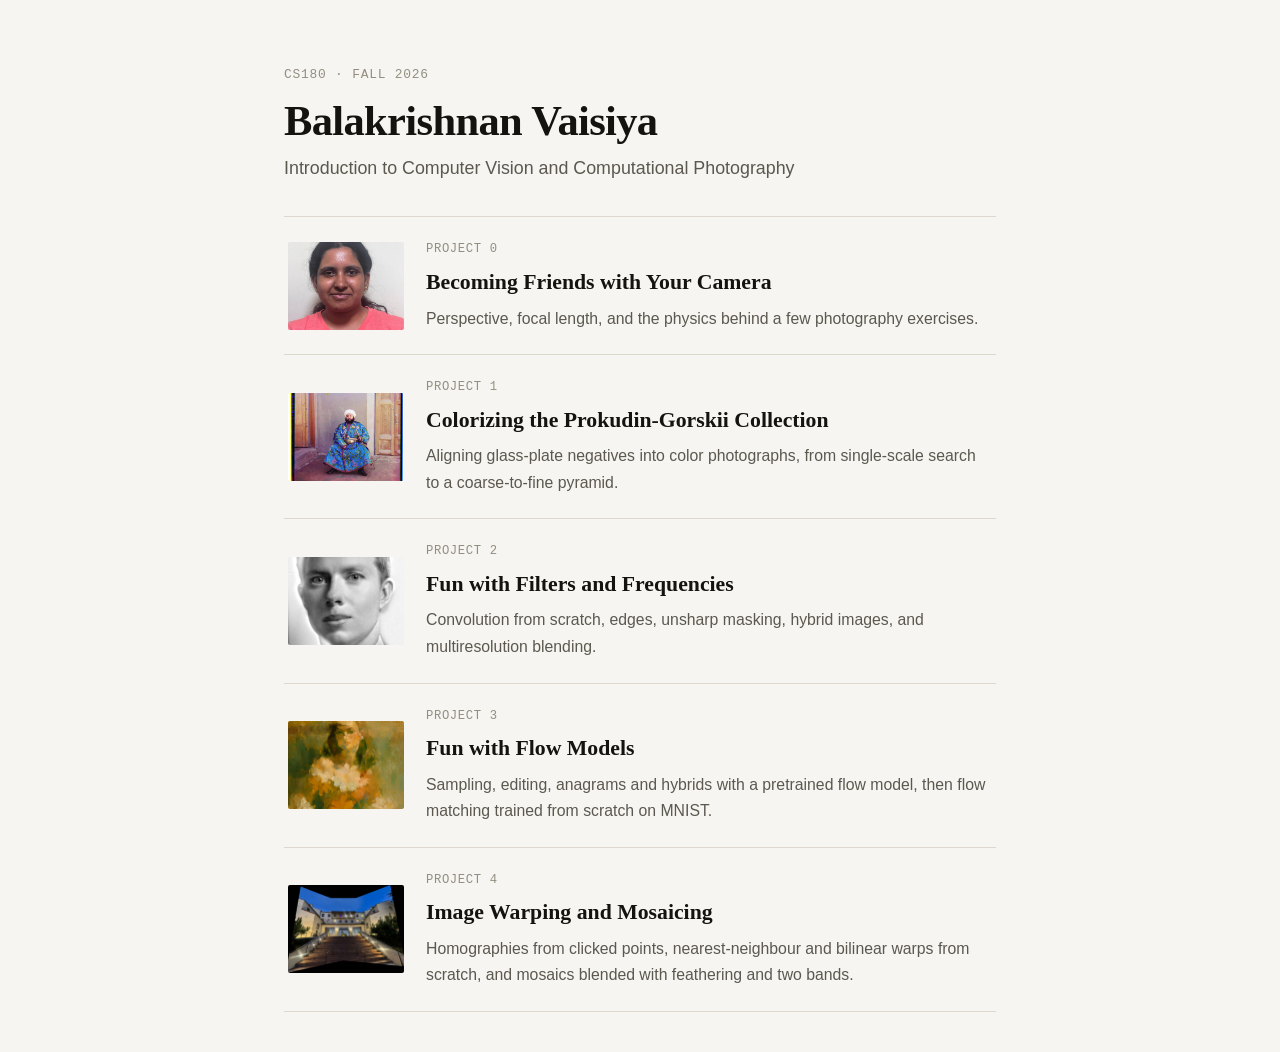
==== commit 061278a1: "update home page for proj 4 a" ====
--- a/index.html
+++ b/index.html
@@ -58,6 +58,16 @@
       </span>
     </a>
   </li>
+  <li>
+    <a class="project-card" href="./4/index.html">
+      <img class="thumb" src="./4/media/mosaic_1_laplacian.png" alt="Mosaic of a building front and stairs stitched from three photos">
+      <span class="meta">
+        <p class="kicker">Project 4</p>
+        <h3>Image Warping and Mosaicing</h3>
+        <p>Homographies from clicked points, nearest-neighbour and bilinear warps from scratch, and mosaics blended with feathering and two bands.</p>
+      </span>
+    </a>
+  </li>
 </ul>
 
 </body>
--- a/style.css
+++ b/style.css
@@ -1092,3 +1092,155 @@
   width: 100%;
   margin: 0;
 }
+
+/* ==========================================================================
+   Project 3 — flow models (Part A: pretrained PixNerd, Part B: MNIST from scratch)
+   ========================================================================== */
+
+/* equation tag sitting at the end of a formula line */
+.formula .tag {
+  font-family: var(--mono);
+  font-style: normal;
+  font-size: 0.78em;
+  color: var(--ink-faint);
+  margin-left: 18px;
+  white-space: nowrap;
+}
+
+.math sub,
+.math sup {
+  font-size: 0.72em;
+  line-height: 0;
+}
+
+/* seven-start-time sweeps are wide; let them use the full column */
+.evidence-figure.sweep { max-width: 1080px; }
+
+/* hybrid image: full-size stage with a shrink slider, plus the real 64 x 64 file beside it */
+.hybrid-row {
+  display: grid;
+  grid-template-columns: minmax(0, 512px) 150px;
+  gap: 30px;
+  justify-content: center;
+  align-items: end;
+  margin: 24px auto 6px;
+}
+
+.shrink-stage {
+  aspect-ratio: 1 / 1;
+  display: flex;
+  align-items: center;
+  justify-content: center;
+  border: 1px solid var(--rule);
+  background: var(--paper-raised);
+  overflow: hidden;
+}
+
+.shrink-stage img {
+  display: block;
+  width: 100%;
+  height: auto;
+}
+
+.shrink-ctl {
+  display: flex;
+  align-items: center;
+  gap: 12px;
+  margin-top: 10px;
+  font-family: var(--mono);
+  font-size: 0.74em;
+  color: var(--ink-faint);
+}
+
+.shrink-ctl input { flex: 1; min-width: 0; accent-color: var(--ink); }
+.shrink-px { min-width: 5.5ch; text-align: right; }
+
+.actual-size img {
+  display: block;
+  width: 64px;
+  height: 64px;
+  border: 1px solid var(--rule);
+  image-rendering: pixelated;
+}
+
+.hybrid-row figcaption { text-align: left; }
+
+@media (max-width: 640px) {
+  .hybrid-row { grid-template-columns: 1fr; justify-items: center; }
+  .hybrid-row figcaption { text-align: center; }
+}
+
+/* prompt lines under a figure */
+.prompt-line {
+  font-family: var(--mono);
+  font-size: 0.8em;
+  color: var(--ink-soft);
+  margin: 10px 0 2px;
+}
+
+.prompt-line b { font-weight: 700; color: var(--ink); }
+
+/* print / PDF: nothing may stay hidden, code is expanded, chrome is dropped */
+@media print {
+  .reveal { opacity: 1 !important; transform: none !important; transition: none !important; }
+  .scroll-progress,
+  .section-nav,
+  .shrink-ctl { display: none !important; }
+  body.proj1-wide { width: 100%; padding-top: 12px; }
+  pre { white-space: pre-wrap; word-break: break-word; font-size: 0.72em; }
+  figure, .pair figure, .hybrid-row { break-inside: avoid; }
+  h2, h3 { break-after: avoid; }
+}
+
+/* sub-sub headings and prompt lines live in the same 760px reading column as the prose */
+body.proj3 .reveal > h4,
+body.proj3 .reveal > .prompt-line {
+  width: min(100%, 760px);
+  margin-left: auto;
+  margin-right: auto;
+}
+
+body.proj3 .reveal > h4 {
+  margin-top: 30px;
+  margin-bottom: 4px;
+  font-family: var(--serif);
+  font-size: 1.02em;
+  font-weight: 600;
+  color: var(--ink);
+  text-align: left;
+}
+
+/* hat accent (v-hat, x-hat) drawn in CSS so it doesn't depend on the font's combining marks */
+.math .hat { position: relative; display: inline-block; }
+.math .hat::after {
+  content: "^";
+  position: absolute;
+  left: 0.08em;
+  top: -0.3em;
+  font-style: normal;
+  font-size: 0.8em;
+}
+
+/* text-heavy tables: let cells wrap instead of scrolling sideways */
+.ledger.wrap {
+  font-family: var(--sans);
+  font-size: 0.92em;
+}
+
+.ledger.wrap th,
+.ledger.wrap td {
+  white-space: normal;
+  vertical-align: top;
+  line-height: 1.5;
+}
+
+.ledger.wrap td:first-child {
+  font-family: var(--mono);
+  font-size: 0.88em;
+  white-space: nowrap;
+}
+
+@media print {
+  .table-scroll { overflow: visible !important; }
+  .ledger th, .ledger td { white-space: normal !important; }
+}
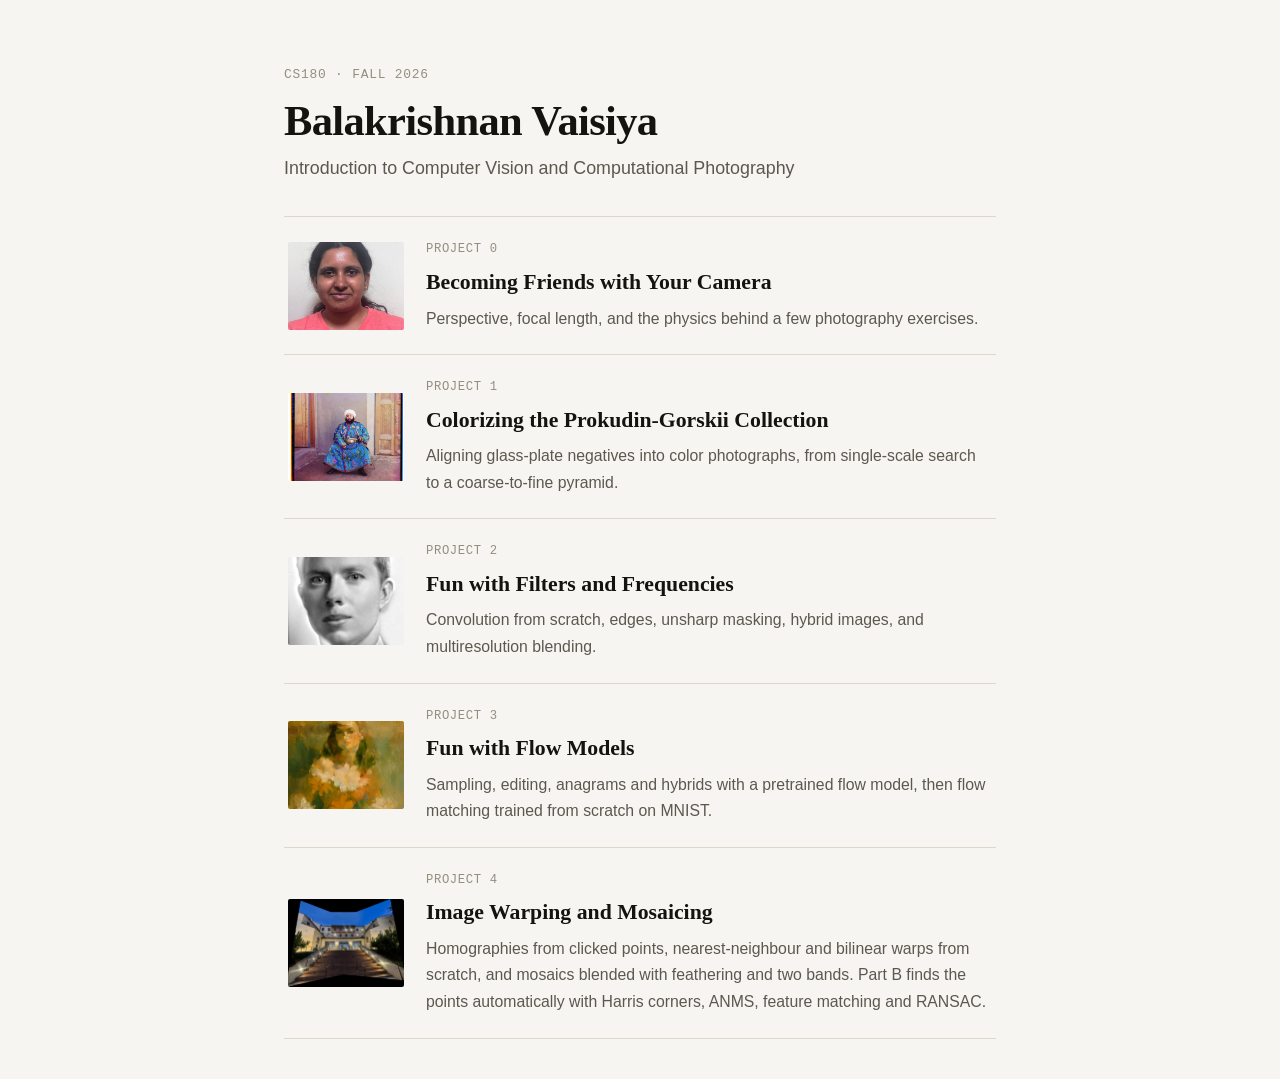
==== commit dbd3844d: "update home page for proj 4 b" ====
--- a/index.html
+++ b/index.html
@@ -64,7 +64,7 @@
       <span class="meta">
         <p class="kicker">Project 4</p>
         <h3>Image Warping and Mosaicing</h3>
-        <p>Homographies from clicked points, nearest-neighbour and bilinear warps from scratch, and mosaics blended with feathering and two bands.</p>
+        <p>Homographies from clicked points, nearest-neighbour and bilinear warps from scratch, and mosaics blended with feathering and two bands. Part B finds the points automatically with Harris corners, ANMS, feature matching and RANSAC.</p>
       </span>
     </a>
   </li>
--- a/style.css
+++ b/style.css
@@ -1244,3 +1244,76 @@
   .table-scroll { overflow: visible !important; }
   .ledger th, .ledger td { white-space: normal !important; }
 }
+
+/* ==========================================================================
+   Project 4 — image warping and mosaicing (Part A)
+   ========================================================================== */
+
+/* rendered matrices: bracket-style grid, numbers right-aligned in mono */
+.matrix {
+  display: inline-grid;
+  grid-template-columns: repeat(var(--cols, 3), auto);
+  gap: 3px 16px;
+  padding: 8px 14px;
+  border-left: 1px solid var(--ink);
+  border-right: 1px solid var(--ink);
+  border-radius: 7px;
+  font-family: var(--mono);
+  font-size: 0.8em;
+  line-height: 1.45;
+  text-align: right;
+  color: var(--ink);
+  vertical-align: middle;
+}
+
+.matrix.small { font-size: 0.74em; gap: 3px 12px; }
+.matrix.vec { gap: 3px 0; }
+
+.eq-row {
+  display: flex;
+  flex-wrap: wrap;
+  align-items: center;
+  gap: 10px 14px;
+}
+
+.eq-row .op {
+  font-family: var(--serif);
+  font-style: italic;
+  color: var(--ink-soft);
+}
+
+/* image sets that come from small notebook figures: keep them near native size */
+.trio.sources { max-width: 760px; margin-left: auto; margin-right: auto; }
+.pair.mid { max-width: 880px; margin-left: auto; margin-right: auto; }
+
+.trio figure,
+.pair figure { margin: 0; }
+
+.trio figcaption,
+.pair figcaption {
+  font-family: var(--sans);
+}
+
+/* scrollable system-of-equations block */
+details.code pre.system {
+  max-height: 420px;
+  font-size: 0.72em;
+  white-space: pre;
+}
+
+/* chips for the three blend methods, reusing the channel colours */
+.chip-overwrite { color: var(--chan-r); }
+.chip-feather   { color: var(--chan-g); }
+.chip-twoband   { color: var(--chan-b); }
+
+body.proj4 .reveal > .eq-row,
+body.proj4 .reveal > .formula {
+  width: min(100%, 760px);
+  margin-left: auto;
+  margin-right: auto;
+}
+
+@media print {
+  .matrix { break-inside: avoid; }
+  details.code pre.system { max-height: none; }
+}
